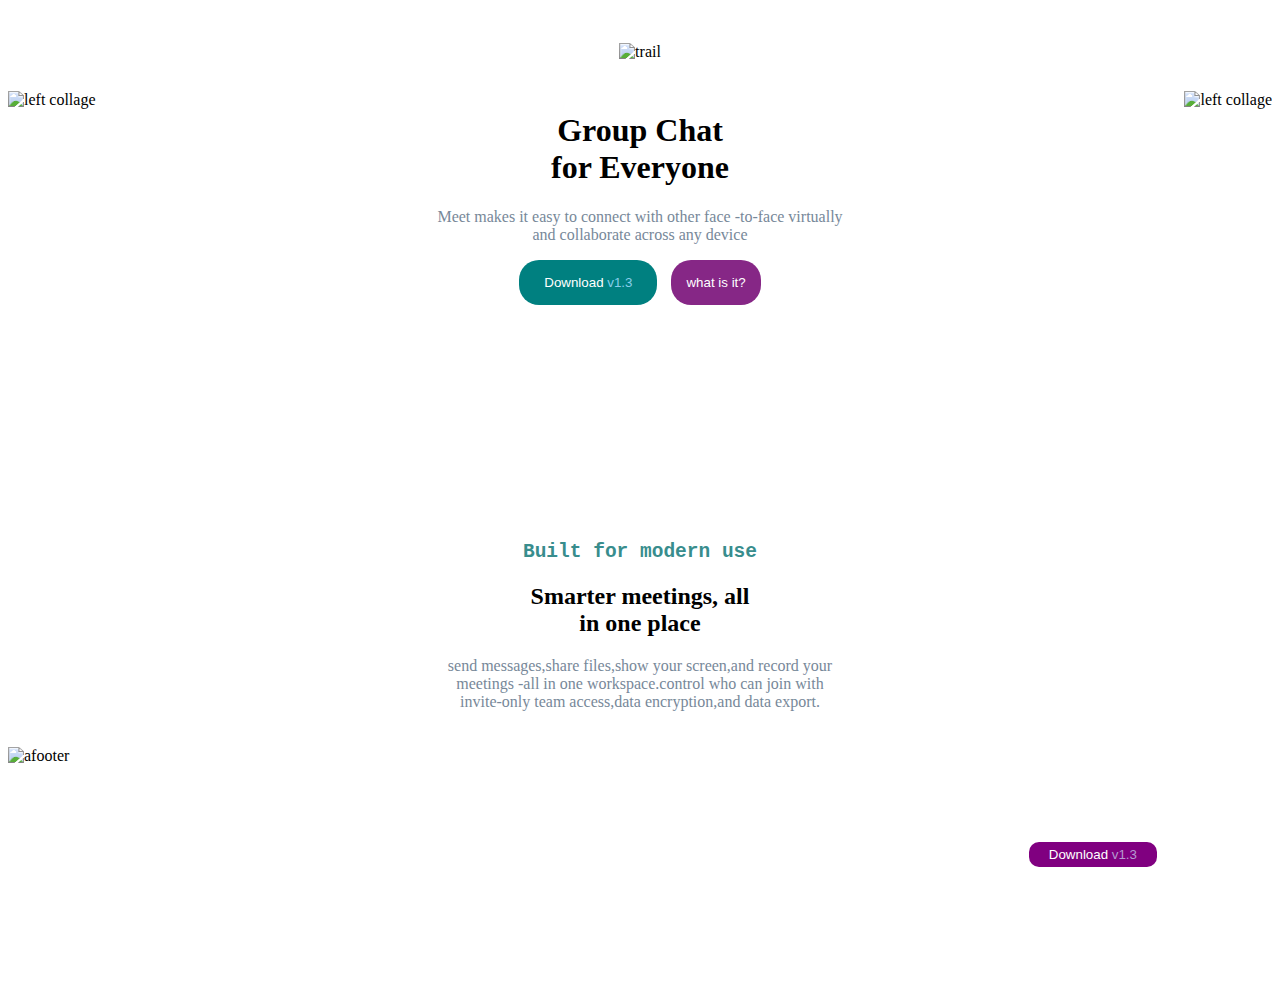
==== index.html @ 710eddc1 "commit all" ====
<!DOCTYPE html>
<html lang="en">
  <head>
    <meta charset="UTF-8" />
    <meta http-equiv="X-UA-Compatible" content="IE=edge" />
    <meta name="viewport" content="width=device-width, initial-scale=1.0" />
    <link rel="stylesheet" href="index.css">
    <title>Document</title>
  </head>
  <body >
    <div class="parent-container">
      <div class="logo" style="text-align: center">
        <img
          style="margin-top: 35px"
          src="../utils/assets/icons/logo.svg"
          alt="trail"
        />
      </div>
      <div class="first-container">
        <div>
          <img
            style="height: 200px"
            src="../utils/assets/images/image-hero-left.png"
            alt="left collage"
          />
        </div>

        <div style="text-align: center">
          <h1 id="header-one">
            Group Chat <br />
            for Everyone
          </h1>
          <p style="color: lightslategrey">
            Meet makes it easy to connect with other face -to-face virtually
            <br />and collaborate across any device
          </p>

          <button class="first-button">
            Download <span style="color: skyblue;"!important>v1.3</span>
          </button>
          <button class="second-button">what is it?</button>
        </div>
        <div>
          <img
            class="img-two"
            style="height: 200px"
            src="../utils/assets/images/image-hero-right.png"
            alt="left collage"
          />
        </div>
      </div> <br>

     
      <div class="second-container".>
        <div><img style="width: 200px;  margin-right: 20px;border-radius:5px;"src="../utils/assets/images/image-woman-in-videocall.jpg" alt=""></div>
        <div><img style="width: 200px;  margin-right: 20px;border-radius:5px;"src="../utils/assets/images/image-women-videochatting.jpg" alt=""></div>
        <div><img style="width: 200px;  margin-right: 20px;border-radius:5px;"src="../utils/assets/images/image-men-in-meeting.jpg" alt=""></div>
        <div><img style="width: 200px;  margin-right: 20px;border-radius:5px;"src="../utils/assets/images/image-man-texting.jpg" alt=""></div>
    </div>
    
    <div class="third-container">
        <h2 style="font-family: monospace ;color:rgb(56, 141, 141);">Built for modern use</h2>
        <h2><strong>Smarter meetings, all <br>in one place</strong></h2>
        <p style="color: lightslategrey">send messages,share files,show your screen,and record your <br>meetings
        -all in one workspace.control who can join with <br>
    invite-only team access,data encryption,and data export.</p>
    </div>

 
<div class="last-container">
    <img src="../utils/assets/images/image-footer.jpg" alt=" afooter" width="100%">
<div class="one">
    <h2 id="h2">Experince more <br>together</h2>
    </div>
 <div class="two">
    <button id="button">Download <span style="color: rgb(181, 153, 209);">v1.3</span></button>
    </div>
  <div class="three">
    <p id="paragraph">stay connected with reliable HD meetings,<br>
        and unlimited one-on-one and group <br>
         video sessions<br></p>
    </div>
</div>   

</div>

  </body>
</html>
---- index.css ----
.first-container {
    display: flex;
    justify-content: space-between;
    margin-top: 30px;
  }
  #header-one {
    font-weight: bold;
  }

  .first-button {
    margin: 0px 5px 0px 5px;
    padding: 15px 25px 15px 25px;
    border-radius: 20px;
    color: white;
    background-color: teal;
    border: none;
  }
  .second-button {
    margin: 0px 5px 0px 5px;
    padding: 15px 15px 15px 15px;
    border-radius: 20px;
    color: white;
    background-color: rgba(121, 17, 121, 0.904);
    border: none;
  }
  .second-container{
      display: flex;
      justify-content:center;
      margin:100px;
  }
  .third-container{
      text-align: center;
     padding-top:;
    }

.forth-container{
  display: flex;
  
  
}
 
#forth-header{
    padding-inline: 10%;
}
#forth-p{
    padding-inline: 10%;
}
#forth-button{
   margin: 30px 0px 30px 30px;
   padding-right:40px ;
   padding-left:40px ;
   border-radius: 20px;
 border: none;
 color:white;
 background-color: purple;
}

.last-container{
      background-image: url(image-footer); 
      position: relative;
      padding-top:20px;
      height: 100%;   
   }
  .last-container img{
      width: 100%;
      display:block;
     }

.one{
    position: absolute;
    top: 5px;
    left: 5px;
    margin: 10px;
   
}

.two{
 position: absolute;
 top:5px;
 right: 5px;
}

.three{
    position: absolute;
    top: 50%;
    left: 50%;
    transform:translate(-50%,-50%);
}

#h2{
margin: 100px;
color: rgba(255, 255, 255, 0.884);
font-family: 'Times New Roman', Times, serif;
}

#paragraph{
font-family: 'Times New Roman', Times, serif;
color: white;
}
#button{
margin:110px; 
padding:5px 20px 5px 20px;
border-radius: 10px;
border: none;
background-color:purple;
color: white;
}

@media only screen and (max-width:600px){
body{
  background-color: white;
}
}
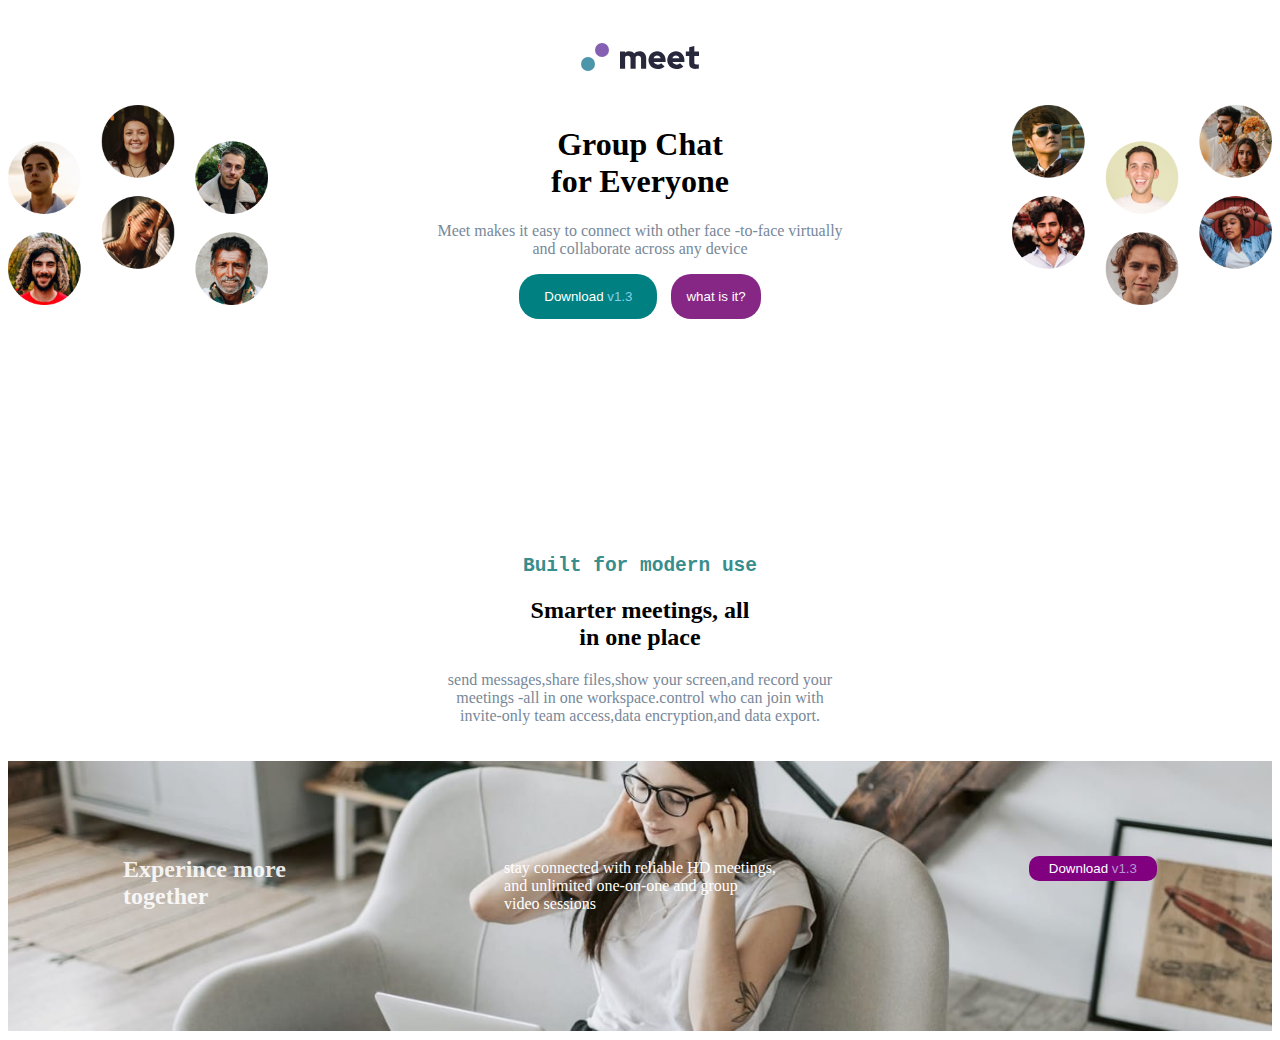
==== commit 3ad8a3c8: "commit file" ====
--- a/index.html
+++ b/index.html
@@ -12,7 +12,7 @@
       <div class="logo" style="text-align: center">
         <img
           style="margin-top: 35px"
-          src="../utils/assets/icons/logo.svg"
+          src="logo.svg"
           alt="trail"
         />
       </div>
@@ -20,7 +20,7 @@
         <div>
           <img
             style="height: 200px"
-            src="../utils/assets/images/image-hero-left.png"
+            src="image-hero-left.png"
             alt="left collage"
           />
         </div>
@@ -44,7 +44,7 @@
           <img
             class="img-two"
             style="height: 200px"
-            src="../utils/assets/images/image-hero-right.png"
+            src="image-hero-right.png"
             alt="left collage"
           />
         </div>
@@ -68,7 +68,7 @@
 
  
 <div class="last-container">
-    <img src="../utils/assets/images/image-footer.jpg" alt=" afooter" width="100%">
+    <img src="image-footer.jpg" alt=" afooter" width="100%">
 <div class="one">
     <h2 id="h2">Experince more <br>together</h2>
     </div>
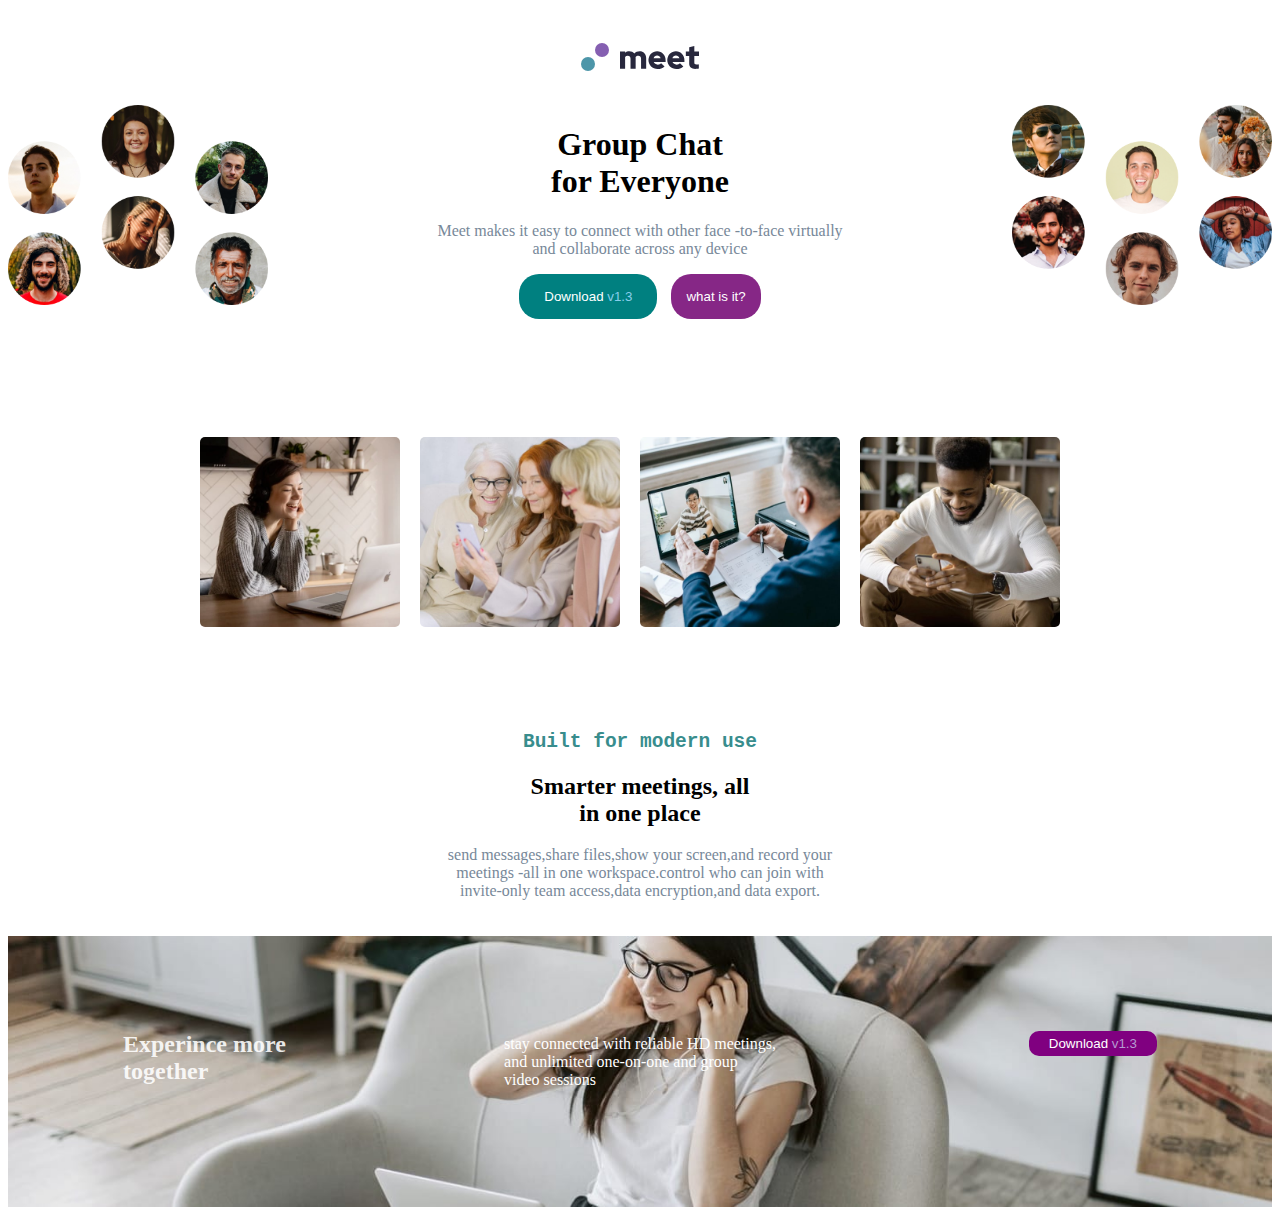
==== commit cd96c3a8: "commit file" ====
--- a/index.html
+++ b/index.html
@@ -51,11 +51,11 @@
       </div> <br>
 
      
-      <div class="second-container".>
-        <div><img style="width: 200px;  margin-right: 20px;border-radius:5px;"src="../utils/assets/images/image-woman-in-videocall.jpg" alt=""></div>
-        <div><img style="width: 200px;  margin-right: 20px;border-radius:5px;"src="../utils/assets/images/image-women-videochatting.jpg" alt=""></div>
-        <div><img style="width: 200px;  margin-right: 20px;border-radius:5px;"src="../utils/assets/images/image-men-in-meeting.jpg" alt=""></div>
-        <div><img style="width: 200px;  margin-right: 20px;border-radius:5px;"src="../utils/assets/images/image-man-texting.jpg" alt=""></div>
+      <div class="second-container">
+        <div><img style="width: 200px;  margin-right: 20px;border-radius:5px;"src="image-woman-in-videocall.jpg" alt=""></div>
+        <div><img style="width: 200px;  margin-right: 20px;border-radius:5px;"src="image-women-videochatting.jpg" alt=""></div>
+        <div><img style="width: 200px;  margin-right: 20px;border-radius:5px;"src="image-men-in-meeting.jpg" alt=""></div>
+        <div><img style="width: 200px;  margin-right: 20px;border-radius:5px;"src="image-man-texting.jpg" alt=""></div>
     </div>
     
     <div class="third-container">
